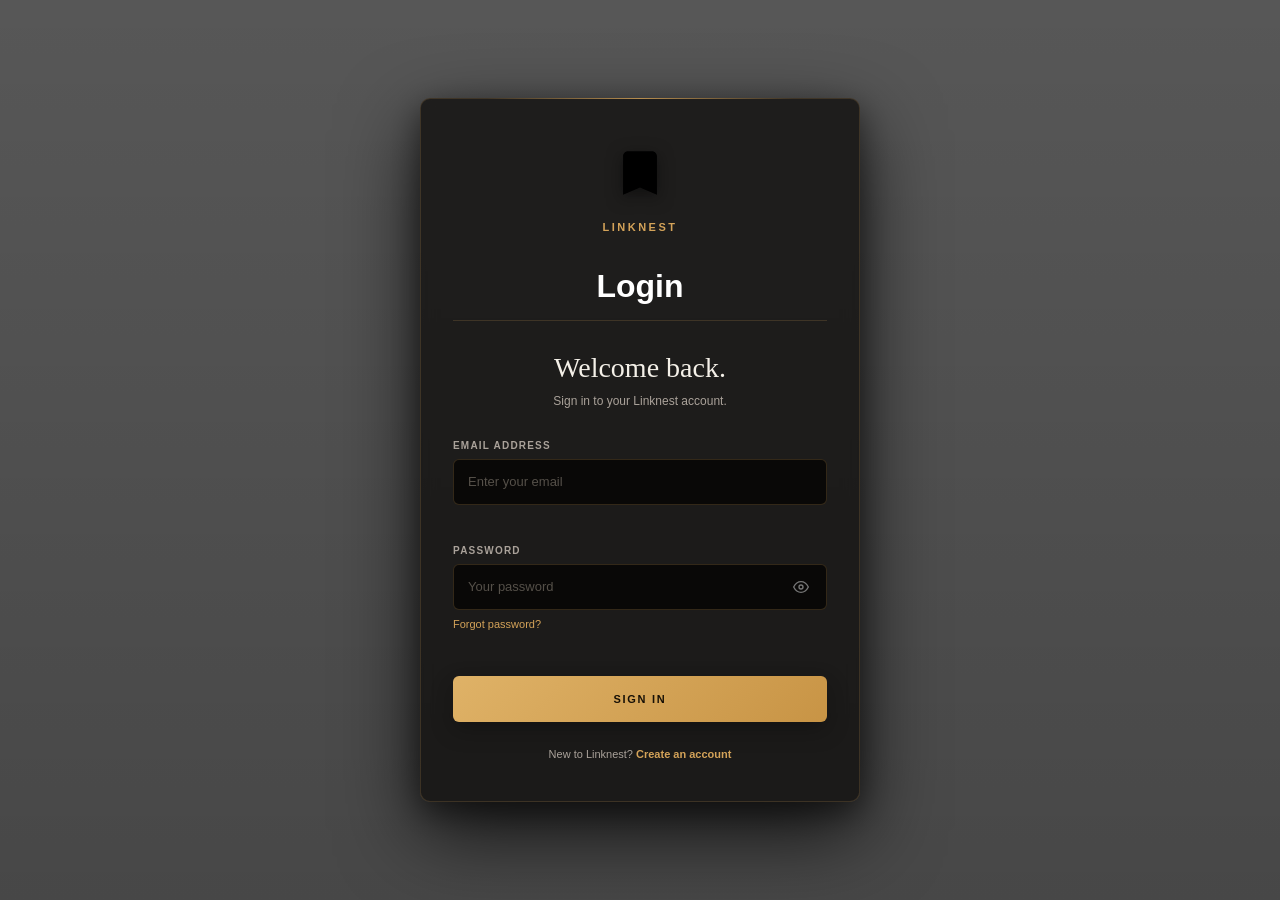
==== BookWeb/dashboard.html @ 47b25d83 "Add files via upload" ====
<!DOCTYPE html>
<html lang="en">
<head>
  <meta charset="UTF-8">
  <meta name="viewport" content="width=device-width, initial-scale=1.0">
  <title>Linknest</title>
  <link rel="stylesheet" href="css/dashboard.css">
</head>
<body>

  <!-- =========================
       TOP HEADER
  ========================== -->
  <header>
    <div class="brand">
      <svg width="14" height="14" viewBox="0 0 24 24" fill="currentColor">
        <path d="M19 2H6c-1.2 0-2 .8-2 2v16c0 1.2.8 2 2 2h13V2zM6 4h11v14H6V4z"/>
      </svg>
      Linknest
    </div>
    <nav>
      <a href="dashboard.html" class="active">Home</a>
      <a href="discover.html">Discover</a>
      <a href="profile.html">Profile</a>
    </nav>
    <div class="user-profile" id="userProfile">
      <div class="avatar">U</div>
      <span>▼</span>
      <div class="dropdown-menu" id="dropdownMenu">
        <a href="#" id="logoutBtn">Logout</a>
      </div>
    </div>
  </header>

  <!-- =========================
       SEARCH BAR – VISIBLE
  ========================== -->
  <div class="search-bar">
    <input
      type="text"
      id="searchInput"
      placeholder="Search books, authors, or genres..."
    >
  </div>

  <!-- No results message -->
  <div id="noResults" style="display: none;">
    <p>📚 No books found</p>
    <p>Try a different keyword.</p>
  </div>

  <!-- =========================
       RECOMMENDED FOR YOU
  ========================== -->
  <section class="shelf-container">

    <div class="section-header">
      <div>
        <div class="category-badge">★ PERSONALIZED</div>
        <h2 class="section-title">Recommended for You</h2>
      </div>

      <a href="#" class="see-all">SEE ALL &gt;</a>
    </div>

    <div class="books-grid">

      <!-- Book 1 -->
      <div class="book-card">
        <div class="cover-wrapper">
          <img src="images/book1.jpg" alt="The Great Gatsby">
          <span class="badge bestseller">Bestseller</span>
        </div>
        <div class="book-title">The Great Gatsby</div>
        <div class="book-author">F. Scott Fitzgerald</div>
        <div class="book-meta">
          <span class="genre-tag">Classic</span>
          <span class="rating">4.5</span>
        </div>
      </div>

      <!-- Book 2 -->
      <div class="book-card">
        <div class="cover-wrapper">
          <img src="images/book2.jpg" alt="Atomic Habits">
          <span class="badge bestseller">Bestseller</span>
        </div>
        <div class="book-title">Atomic Habits</div>
        <div class="book-author">James Clear</div>
        <div class="book-meta">
          <span class="genre-tag">Self Help</span>
          <span class="rating">4.8</span>
        </div>
      </div>

      <!-- Book 7 -->
      <div class="book-card">
        <div class="cover-wrapper">
          <img src="images/book7.jpg" alt="Harry Potter">
          <span class="badge new">New</span>
        </div>
        <div class="book-title">Harry Potter</div>
        <div class="book-author">J.K. Rowling</div>
        <div class="book-meta">
          <span class="genre-tag">Fantasy</span>
          <span class="rating">4.9</span>
        </div>
      </div>

      <!-- Book 11 -->
      <div class="book-card">
        <div class="cover-wrapper">
          <img src="images/book11.jpg" alt="The Midnight Library">
          <span class="badge new">New</span>
        </div>
        <div class="book-title">The Midnight Library</div>
        <div class="book-author">Matt Haig</div>
        <div class="book-meta">
          <span class="genre-tag">Fiction</span>
          <span class="rating">4.5</span>
        </div>
      </div>

    </div>
  </section>


  <!-- =========================
       CLASSIC
  ========================== -->
  <section class="shelf-container">

    <div class="section-header">
      <div>
        <div class="category-badge">📖 GENRE</div>
        <h2 class="section-title">Classic</h2>
      </div>

      <a href="#" class="see-all">SEE ALL &gt;</a>
    </div>

    <div class="books-grid">

      <!-- Existing: Book 1 -->
      <div class="book-card">
        <div class="cover-wrapper">
          <img src="images/book1.jpg" alt="The Great Gatsby">
          <span class="badge bestseller">Bestseller</span>
        </div>
        <div class="book-title">The Great Gatsby</div>
        <div class="book-author">F. Scott Fitzgerald</div>
        <div class="book-meta">
          <span class="genre-tag">Classic</span>
          <span class="rating">4.5</span>
        </div>
      </div>

      <!-- Book 13 -->
      <div class="book-card">
        <div class="cover-wrapper">
          <img src="images/book13.jpg" alt="To Kill a Mockingbird">
        </div>
        <div class="book-title">To Kill a Mockingbird</div>
        <div class="book-author">Harper Lee</div>
        <div class="book-meta">
          <span class="genre-tag">Classic</span>
          <span class="rating">4.8</span>
        </div>
      </div>

      <!-- Book 14 -->
      <div class="book-card">
        <div class="cover-wrapper">
          <img src="images/book14.jpg" alt="Little Women">
        </div>
        <div class="book-title">Little Women</div>
        <div class="book-author">Louisa May Alcott</div>
        <div class="book-meta">
          <span class="genre-tag">Classic</span>
          <span class="rating">4.6</span>
        </div>
      </div>

      <!-- Book 15 -->
      <div class="book-card">
        <div class="cover-wrapper">
          <img src="images/book15.jpg" alt="The Catcher in the Rye">
        </div>
        <div class="book-title">The Catcher in the Rye</div>
        <div class="book-author">J.D. Salinger</div>
        <div class="book-meta">
          <span class="genre-tag">Classic</span>
          <span class="rating">4.3</span>
        </div>
      </div>

      <!-- Book 16 -->
      <div class="book-card">
        <div class="cover-wrapper">
          <img src="images/book16.jpg" alt="Jane Eyre">
        </div>
        <div class="book-title">Jane Eyre</div>
        <div class="book-author">Charlotte Brontë</div>
        <div class="book-meta">
          <span class="genre-tag">Classic</span>
          <span class="rating">4.7</span>
        </div>
      </div>

      <!-- Book 17 -->
      <div class="book-card">
        <div class="cover-wrapper">
          <img src="images/book17.jpg" alt="The Picture of Dorian Gray">
        </div>
        <div class="book-title">The Picture of Dorian Gray</div>
        <div class="book-author">Oscar Wilde</div>
        <div class="book-meta">
          <span class="genre-tag">Classic</span>
          <span class="rating">4.6</span>
        </div>
      </div>

    </div>
  </section>


  <!-- =========================
       SELF HELP
  ========================== -->
  <section class="shelf-container">

    <div class="section-header">
      <div>
        <div class="category-badge">🧠 GENRE</div>
        <h2 class="section-title">Self Help</h2>
      </div>

      <a href="#" class="see-all">SEE ALL &gt;</a>
    </div>

    <div class="books-grid">

      <!-- Existing: Book 2 -->
      <div class="book-card">
        <div class="cover-wrapper">
          <img src="images/book2.jpg" alt="Atomic Habits">
          <span class="badge bestseller">Bestseller</span>
        </div>
        <div class="book-title">Atomic Habits</div>
        <div class="book-author">James Clear</div>
        <div class="book-meta">
          <span class="genre-tag">Self Help</span>
          <span class="rating">4.8</span>
        </div>
      </div>

      <!-- Book 18 -->
      <div class="book-card">
        <div class="cover-wrapper">
          <img src="images/book18.jpg" alt="The 7 Habits of Highly Effective People">
        </div>
        <div class="book-title">The 7 Habits of Highly Effective People</div>
        <div class="book-author">Stephen R. Covey</div>
        <div class="book-meta">
          <span class="genre-tag">Self Help</span>
          <span class="rating">4.7</span>
        </div>
      </div>

      <!-- Book 19 -->
      <div class="book-card">
        <div class="cover-wrapper">
          <img src="images/book19.jpg" alt="How to Win Friends and Influence People">
        </div>
        <div class="book-title">How to Win Friends and Influence People</div>
        <div class="book-author">Dale Carnegie</div>
        <div class="book-meta">
          <span class="genre-tag">Self Help</span>
          <span class="rating">4.7</span>
        </div>
      </div>

      <!-- Book 20 -->
      <div class="book-card">
        <div class="cover-wrapper">
          <img src="images/book20.jpg" alt="The Power of Now">
        </div>
        <div class="book-title">The Power of Now</div>
        <div class="book-author">Eckhart Tolle</div>
        <div class="book-meta">
          <span class="genre-tag">Self Help</span>
          <span class="rating">4.6</span>
        </div>
      </div>

      <!-- Book 21 -->
      <div class="book-card">
        <div class="cover-wrapper">
          <img src="images/book21.jpg" alt="Deep Work">
        </div>
        <div class="book-title">Deep Work</div>
        <div class="book-author">Cal Newport</div>
        <div class="book-meta">
          <span class="genre-tag">Self Help</span>
          <span class="rating">4.6</span>
        </div>
      </div>

      <!-- Book 22 -->
      <div class="book-card">
        <div class="cover-wrapper">
          <img src="images/book22.jpg" alt="The Subtle Art of Not Giving a F*ck">
        </div>
        <div class="book-title">The Subtle Art of Not Giving a F*ck</div>
        <div class="book-author">Mark Manson</div>
        <div class="book-meta">
          <span class="genre-tag">Self Help</span>
          <span class="rating">4.5</span>
        </div>
      </div>

    </div>
  </section>


  <!-- =========================
       DYSTOPIAN
  ========================== -->
  <section class="shelf-container">

    <div class="section-header">
      <div>
        <div class="category-badge">🌑 GENRE</div>
        <h2 class="section-title">Dystopian</h2>
      </div>

      <a href="#" class="see-all">SEE ALL &gt;</a>
    </div>

    <div class="books-grid">

      <!-- Existing: Book 4 -->
      <div class="book-card">
        <div class="cover-wrapper">
          <img src="images/book4.jpg" alt="1984">
          <span class="badge new">New</span>
        </div>
        <div class="book-title">1984</div>
        <div class="book-author">George Orwell</div>
        <div class="book-meta">
          <span class="genre-tag">Dystopian</span>
          <span class="rating">4.7</span>
        </div>
      </div>

    </div>
  </section>


  <!-- =========================
       FINANCE
  ========================== -->
  <section class="shelf-container">

    <div class="section-header">
      <div>
        <div class="category-badge">💰 GENRE</div>
        <h2 class="section-title">Finance</h2>
      </div>

      <a href="#" class="see-all">SEE ALL &gt;</a>
    </div>

    <div class="books-grid">

      <!-- Existing: Book 5 -->
      <div class="book-card">
        <div class="cover-wrapper">
          <img src="images/book5.jpg" alt="The Psychology of Money">
          <span class="badge bestseller">Bestseller</span>
        </div>
        <div class="book-title">The Psychology of Money</div>
        <div class="book-author">Morgan Housel</div>
        <div class="book-meta">
          <span class="genre-tag">Finance</span>
          <span class="rating">4.8</span>
        </div>
      </div>

      <!-- Existing: Book 6 -->
      <div class="book-card">
        <div class="cover-wrapper">
          <img src="images/book6.jpg" alt="Rich Dad Poor Dad">
        </div>
        <div class="book-title">Rich Dad Poor Dad</div>
        <div class="book-author">Robert Kiyosaki</div>
        <div class="book-meta">
          <span class="genre-tag">Finance</span>
          <span class="rating">4.6</span>
        </div>
      </div>

      <!-- Book 23 -->
      <div class="book-card">
        <div class="cover-wrapper">
          <img src="images/book23.jpg" alt="The Intelligent Investor">
        </div>
        <div class="book-title">The Intelligent Investor</div>
        <div class="book-author">Benjamin Graham</div>
        <div class="book-meta">
          <span class="genre-tag">Finance</span>
          <span class="rating">4.5</span>
        </div>
      </div>

      <!-- Book 24 -->
      <div class="book-card">
        <div class="cover-wrapper">
          <img src="images/book24.jpg" alt="I Will Teach You to Be Rich">
        </div>
        <div class="book-title">I Will Teach You to Be Rich</div>
        <div class="book-author">Ramit Sethi</div>
        <div class="book-meta">
          <span class="genre-tag">Finance</span>
          <span class="rating">4.6</span>
        </div>
      </div>

      <!-- Book 25 -->
      <div class="book-card">
        <div class="cover-wrapper">
          <img src="images/book25.jpg" alt="Your Money or Your Life">
        </div>
        <div class="book-title">Your Money or Your Life</div>
        <div class="book-author">Vicki Robin</div>
        <div class="book-meta">
          <span class="genre-tag">Finance</span>
          <span class="rating">4.4</span>
        </div>
      </div>

      <!-- Book 26 -->
      <div class="book-card">
        <div class="cover-wrapper">
          <img src="images/book26.jpg" alt="The Richest Man in Babylon">
        </div>
        <div class="book-title">The Richest Man in Babylon</div>
        <div class="book-author">George S. Clason</div>
        <div class="book-meta">
          <span class="genre-tag">Finance</span>
          <span class="rating">4.6</span>
        </div>
      </div>

      <!-- Book 27 -->
      <div class="book-card">
        <div class="cover-wrapper">
          <img src="images/book27.jpg" alt="One Up On Wall Street">
        </div>
        <div class="book-title">One Up On Wall Street</div>
        <div class="book-author">Peter Lynch</div>
        <div class="book-meta">
          <span class="genre-tag">Finance</span>
          <span class="rating">4.5</span>
        </div>
      </div>

    </div>
  </section>


  <!-- =========================
       FANTASY
  ========================== -->
  <section class="shelf-container">

    <div class="section-header">
      <div>
        <div class="category-badge">🧙 GENRE</div>
        <h2 class="section-title">Fantasy</h2>
      </div>

      <a href="#" class="see-all">SEE ALL &gt;</a>
    </div>

    <div class="books-grid">

      <!-- Existing: Book 7 -->
      <div class="book-card">
        <div class="cover-wrapper">
          <img src="images/book7.jpg" alt="Harry Potter">
          <span class="badge new">New</span>
        </div>
        <div class="book-title">Harry Potter</div>
        <div class="book-author">J.K. Rowling</div>
        <div class="book-meta">
          <span class="genre-tag">Fantasy</span>
          <span class="rating">4.9</span>
        </div>
      </div>

      <!-- Existing: Book 8 -->
      <div class="book-card">
        <div class="cover-wrapper">
          <img src="images/book8.jpg" alt="The Hobbit">
        </div>
        <div class="book-title">The Hobbit</div>
        <div class="book-author">J.R.R. Tolkien</div>
        <div class="book-meta">
          <span class="genre-tag">Fantasy</span>
          <span class="rating">4.8</span>
        </div>
      </div>

      <!-- Book 28 -->
      <div class="book-card">
        <div class="cover-wrapper">
          <img src="images/book28.jpg" alt="The Lord of the Rings">
          <span class="badge bestseller">Bestseller</span>
        </div>
        <div class="book-title">The Lord of the Rings</div>
        <div class="book-author">J.R.R. Tolkien</div>
        <div class="book-meta">
          <span class="genre-tag">Fantasy</span>
          <span class="rating">4.9</span>
        </div>
      </div>

      <!-- Book 29 -->
      <div class="book-card">
        <div class="cover-wrapper">
          <img src="images/book29.jpg" alt="Percy Jackson and the Olympians">
        </div>
        <div class="book-title">Percy Jackson and the Olympians</div>
        <div class="book-author">Rick Riordan</div>
        <div class="book-meta">
          <span class="genre-tag">Fantasy</span>
          <span class="rating">4.7</span>
        </div>
      </div>

      <!-- Book 30 -->
      <div class="book-card">
        <div class="cover-wrapper">
          <img src="images/book30.jpg" alt="A Game of Thrones">
        </div>
        <div class="book-title">A Game of Thrones</div>
        <div class="book-author">George R.R. Martin</div>
        <div class="book-meta">
          <span class="genre-tag">Fantasy</span>
          <span class="rating">4.7</span>
        </div>
      </div>

      <!-- Book 31 -->
      <div class="book-card">
        <div class="cover-wrapper">
          <img src="images/book31.jpg" alt="The Chronicles of Narnia">
        </div>
        <div class="book-title">The Chronicles of Narnia</div>
        <div class="book-author">C.S. Lewis</div>
        <div class="book-meta">
          <span class="genre-tag">Fantasy</span>
          <span class="rating">4.8</span>
        </div>
      </div>

      <!-- Book 32 -->
      <div class="book-card">
        <div class="cover-wrapper">
          <img src="images/book32.jpg" alt="The Name of the Wind">
        </div>
        <div class="book-title">The Name of the Wind</div>
        <div class="book-author">Patrick Rothfuss</div>
        <div class="book-meta">
          <span class="genre-tag">Fantasy</span>
          <span class="rating">4.6</span>
        </div>
      </div>

    </div>
  </section>


  <!-- =========================
       ROMANCE
  ========================== -->
  <section class="shelf-container">

    <div class="section-header">
      <div>
        <div class="category-badge">❤️ GENRE</div>
        <h2 class="section-title">Romance</h2>
      </div>

      <a href="#" class="see-all">SEE ALL &gt;</a>
    </div>

    <div class="books-grid">

      <!-- Existing: Book 9 -->
      <div class="book-card">
        <div class="cover-wrapper">
          <img src="images/book9.jpg" alt="Pride and Prejudice">
        </div>
        <div class="book-title">Pride and Prejudice</div>
        <div class="book-author">Jane Austen</div>
        <div class="book-meta">
          <span class="genre-tag">Romance</span>
          <span class="rating">4.7</span>
        </div>
      </div>

      <!-- Existing: Book 12 -->
      <div class="book-card">
        <div class="cover-wrapper">
          <img src="images/book12.jpg" alt="It Ends With Us">
        </div>
        <div class="book-title">It Ends With Us</div>
        <div class="book-author">Colleen Hoover</div>
        <div class="book-meta">
          <span class="genre-tag">Romance</span>
          <span class="rating">4.4</span>
        </div>
      </div>

      <!-- Book 33 -->
      <div class="book-card">
        <div class="cover-wrapper">
          <img src="images/book33.jpg" alt="The Notebook">
        </div>
        <div class="book-title">The Notebook</div>
        <div class="book-author">Nicholas Sparks</div>
        <div class="book-meta">
          <span class="genre-tag">Romance</span>
          <span class="rating">4.5</span>
        </div>
      </div>

      <!-- Book 34 -->
      <div class="book-card">
        <div class="cover-wrapper">
          <img src="images/book34.jpg" alt="Me Before You">
        </div>
        <div class="book-title">Me Before You</div>
        <div class="book-author">Jojo Moyes</div>
        <div class="book-meta">
          <span class="genre-tag">Romance</span>
          <span class="rating">4.6</span>
        </div>
      </div>

      <!-- Book 35 -->
      <div class="book-card">
        <div class="cover-wrapper">
          <img src="images/book35.jpg" alt="The Fault in Our Stars">
        </div>
        <div class="book-title">The Fault in Our Stars</div>
        <div class="book-author">John Green</div>
        <div class="book-meta">
          <span class="genre-tag">Romance</span>
          <span class="rating">4.5</span>
        </div>
      </div>

      <!-- Book 36 -->
      <div class="book-card">
        <div class="cover-wrapper">
          <img src="images/book36.jpg" alt="The Love Hypothesis">
          <span class="badge new">New</span>
        </div>
        <div class="book-title">The Love Hypothesis</div>
        <div class="book-author">Ali Hazelwood</div>
        <div class="book-meta">
          <span class="genre-tag">Romance</span>
          <span class="rating">4.6</span>
        </div>
      </div>

      <!-- Book 37 -->
      <div class="book-card">
        <div class="cover-wrapper">
          <img src="images/book37.jpg" alt="Eleanor & Park">
        </div>
        <div class="book-title">Eleanor &amp; Park</div>
        <div class="book-author">Rainbow Rowell</div>
        <div class="book-meta">
          <span class="genre-tag">Romance</span>
          <span class="rating">4.4</span>
        </div>
      </div>

    </div>
  </section>


  <!-- =========================
       THRILLER
  ========================== -->
  <section class="shelf-container">

    <div class="section-header">
      <div>
        <div class="category-badge">🔪 GENRE</div>
        <h2 class="section-title">Thriller</h2>
      </div>

      <a href="#" class="see-all">SEE ALL &gt;</a>
    </div>

    <div class="books-grid">

      <!-- Existing: Book 10 -->
      <div class="book-card">
        <div class="cover-wrapper">
          <img src="images/book10.jpg" alt="The Silent Patient">
          <span class="badge bestseller">Bestseller</span>
        </div>
        <div class="book-title">The Silent Patient</div>
        <div class="book-author">Alex Michaelides</div>
        <div class="book-meta">
          <span class="genre-tag">Thriller</span>
          <span class="rating">4.6</span>
        </div>
      </div>

      <!-- Book 38 -->
      <div class="book-card">
        <div class="cover-wrapper">
          <img src="images/book38.jpg" alt="Gone Girl">
          <span class="badge bestseller">Bestseller</span>
        </div>
        <div class="book-title">Gone Girl</div>
        <div class="book-author">Gillian Flynn</div>
        <div class="book-meta">
          <span class="genre-tag">Thriller</span>
          <span class="rating">4.5</span>
        </div>
      </div>

      <!-- Book 39 -->
      <div class="book-card">
        <div class="cover-wrapper">
          <img src="images/book39.jpg" alt="The Girl on the Train">
        </div>
        <div class="book-title">The Girl on the Train</div>
        <div class="book-author">Paula Hawkins</div>
        <div class="book-meta">
          <span class="genre-tag">Thriller</span>
          <span class="rating">4.3</span>
        </div>
      </div>

      <!-- Book 40 -->
      <div class="book-card">
        <div class="cover-wrapper">
          <img src="images/book40.jpg" alt="The Da Vinci Code">
        </div>
        <div class="book-title">The Da Vinci Code</div>
        <div class="book-author">Dan Brown</div>
        <div class="book-meta">
          <span class="genre-tag">Thriller</span>
          <span class="rating">4.5</span>
        </div>
      </div>

      <!-- Book 41 -->
      <div class="book-card">
        <div class="cover-wrapper">
          <img src="images/book41.jpg" alt="The Woman in the Window">
        </div>
        <div class="book-title">The Woman in the Window</div>
        <div class="book-author">A.J. Finn</div>
        <div class="book-meta">
          <span class="genre-tag">Thriller</span>
          <span class="rating">4.2</span>
        </div>
      </div>

    </div>
  </section>


  <!-- =========================
       FICTION
  ========================== -->
  <section class="shelf-container">

    <div class="section-header">
      <div>
        <div class="category-badge">📕 GENRE</div>
        <h2 class="section-title">Fiction</h2>
      </div>

      <a href="#" class="see-all">SEE ALL &gt;</a>
    </div>

    <div class="books-grid">

      <!-- Existing: Book 3 -->
      <div class="book-card">
        <div class="cover-wrapper">
          <img src="images/book3.jpg" alt="The Alchemist">
        </div>
        <div class="book-title">The Alchemist</div>
        <div class="book-author">Paulo Coelho</div>
        <div class="book-meta">
          <span class="genre-tag">Fiction</span>
          <span class="rating">4.6</span>
        </div>
      </div>

      <!-- Existing: Book 11 -->
      <div class="book-card">
        <div class="cover-wrapper">
          <img src="images/book11.jpg" alt="The Midnight Library">
          <span class="badge new">New</span>
        </div>
        <div class="book-title">The Midnight Library</div>
        <div class="book-author">Matt Haig</div>
        <div class="book-meta">
          <span class="genre-tag">Fiction</span>
          <span class="rating">4.5</span>
        </div>
      </div>

      <!-- Book 42 -->
      <div class="book-card">
        <div class="cover-wrapper">
          <img src="images/book42.jpg" alt="Where the Crawdads Sing">
          <span class="badge new">New</span>
        </div>
        <div class="book-title">Where the Crawdads Sing</div>
        <div class="book-author">Delia Owens</div>
        <div class="book-meta">
          <span class="genre-tag">Fiction</span>
          <span class="rating">4.5</span>
        </div>
      </div>

    </div>
  </section>
  <script src="js/script.js"></script>
</body>
</html>
---- BookWeb/css/dashboard.css ----
:root {
  --bg-dark: #0a0908;
  --bg-soft: #100f0d;
  --card-bg: #171512;
  --card-hover: #201e19;

  --text-gold: #d4af37;
  --gold-light: #f0d477;
  --gold-dark: #a98222;

  --text-light: #eee7dc;
  --text-muted: #918a80;
  --text-dark: #5f5a53;

  --accent-badge: #c49a45;
  --tag-green: #2e6b40;

  --border: rgba(212, 175, 55, 0.15);
  --border-light: rgba(255, 255, 255, 0.08);

  --shadow: 0 12px 35px rgba(0, 0, 0, 0.35);
  --gold-glow: 0 0 20px rgba(212, 175, 55, 0.12);
}

* {
  box-sizing: border-box;
  margin: 0;
  padding: 0;
  font-family: -apple-system, BlinkMacSystemFont, "Segoe UI", Roboto, Arial, sans-serif;
}

html {
  scroll-behavior: smooth;
}

body {
  min-height: 100vh;
  background:
    radial-gradient(circle at 15% 10%, rgba(212, 175, 55, 0.055), transparent 30%),
    radial-gradient(circle at 85% 20%, rgba(196, 154, 69, 0.035), transparent 25%),
    var(--bg-dark);
  color: var(--text-light);
  padding: 24px 40px;
  line-height: 1.5;
}

/* ================================
   HEADER NAVIGATION
================================ */

header {
  display: flex;
  justify-content: space-between;
  align-items: center;
  gap: 30px;
  margin-bottom: 30px;
  padding: 12px 0 18px;
  border-bottom: 1px solid var(--border);
}

.brand {
  display: flex;
  align-items: center;
  gap: 9px;
  font-family: Georgia, serif;
  font-size: 15px;
  font-weight: 700;
  letter-spacing: 2px;
  text-transform: uppercase;
  color: var(--gold-light);
  white-space: nowrap;
  text-shadow: 0 0 15px rgba(212, 175, 55, 0.15);
}

.brand::before {
  content: "✦";
  color: var(--text-gold);
  font-size: 13px;
}

nav {
  display: flex;
  align-items: center;
  gap: 28px;
}

nav a {
  position: relative;
  color: var(--text-muted);
  text-decoration: none;
  font-size: 13px;
  font-weight: 500;
  transition: color 0.25s ease;
}

nav a::after {
  content: "";
  position: absolute;
  left: 0;
  bottom: -8px;
  width: 0;
  height: 2px;
  background: var(--text-gold);
  box-shadow: 0 0 8px rgba(212, 175, 55, 0.5);
  transition: width 0.25s ease;
}

nav a:hover,
nav a.active {
  color: var(--gold-light);
}

nav a:hover::after,
nav a.active::after {
  width: 100%;
}

/* ================================
   USER PROFILE
================================ */

.user-profile {
  display: flex;
  align-items: center;
  gap: 9px;
  padding: 6px 12px 6px 7px;
  background: rgba(255, 255, 255, 0.035);
  border: 1px solid var(--border-light);
  border-radius: 30px;
  font-size: 12px;
  color: var(--text-light);
  transition: all 0.25s ease;
}

.user-profile:hover {
  background: rgba(212, 175, 55, 0.06);
  border-color: var(--border);
  box-shadow: var(--gold-glow);
}

.avatar {
  width: 28px;
  height: 28px;
  background: linear-gradient(135deg, var(--gold-light), var(--accent-badge));
  border-radius: 50%;
  display: flex;
  align-items: center;
  justify-content: center;
  font-weight: 800;
  color: #15120c;
  font-size: 10px;
  box-shadow: 0 0 12px rgba(212, 175, 55, 0.15);
}

/* ================================
   SEARCH BAR
================================ */

.search-bar {
  margin: 10px 0 36px;
}

.search-bar input {
  width: min(420px, 100%);
  padding: 13px 18px 13px 42px;
  background:
    rgba(255, 255, 255, 0.035);
  border: 1px solid var(--border-light);
  border-radius: 25px;
  color: var(--text-light);
  font-size: 13px;
  outline: none;
  transition: all 0.3s ease;

  background-image: url("data:image/svg+xml,%3Csvg xmlns='http://www.w3.org/2000/svg' width='17' height='17' fill='none' stroke='%238c857b' stroke-width='2' viewBox='0 0 24 24'%3E%3Ccircle cx='11' cy='11' r='7'/%3E%3Cpath d='m20 20-4-4'/%3E%3C/svg%3E");
  background-repeat: no-repeat;
  background-position: 16px center;
}

.search-bar input::placeholder {
  color: var(--text-dark);
}

.search-bar input:focus {
  border-color: rgba(212, 175, 55, 0.45);
  background-color: rgba(212, 175, 55, 0.035);
  box-shadow:
    0 0 0 3px rgba(212, 175, 55, 0.05),
    0 0 20px rgba(212, 175, 55, 0.06);
}

/* ================================
   HERO SECTION
================================ */

.hero-section {
  position: relative;
  margin-bottom: 48px;
  padding: 42px 44px;
  overflow: hidden;
  border: 1px solid var(--border);
  border-radius: 14px;
  background:
    linear-gradient(
      135deg,
      rgba(212, 175, 55, 0.065),
      rgba(255, 255, 255, 0.015) 45%,
      rgba(0, 0, 0, 0.15)
    );
  box-shadow: var(--shadow);
}

.hero-section::before {
  content: "";
  position: absolute;
  width: 220px;
  height: 220px;
  top: -100px;
  right: -70px;
  border-radius: 50%;
  border: 1px solid rgba(212, 175, 55, 0.12);
  box-shadow:
    0 0 0 25px rgba(212, 175, 55, 0.02),
    0 0 0 50px rgba(212, 175, 55, 0.015);
}

.hero-section::after {
  content: "BOOKS • STORIES • KNOWLEDGE";
  position: absolute;
  right: 35px;
  bottom: 20px;
  color: rgba(212, 175, 55, 0.08);
  font-size: 9px;
  letter-spacing: 3px;
}

.hero-section .subtitle {
  position: relative;
  z-index: 1;
  font-size: 10px;
  font-weight: 600;
  text-transform: uppercase;
  letter-spacing: 2px;
  color: var(--accent-badge);
}

.hero-section h1 {
  position: relative;
  z-index: 1;
  font-family: Georgia, serif;
  font-size: clamp(30px, 4vw, 46px);
  font-weight: normal;
  line-height: 1.15;
  margin: 10px 0 12px;
  color: var(--gold-light);
  letter-spacing: -0.5px;
}

.hero-section p {
  position: relative;
  z-index: 1;
  max-width: 600px;
  font-size: 13px;
  color: var(--text-muted);
}

/* ================================
   SECTION HEADERS
================================ */

.section-header {
  display: flex;
  justify-content: space-between;
  align-items: flex-end;
  margin-bottom: 18px;
}

.category-badge {
  display: inline-block;
  font-size: 9px;
  font-weight: 600;
  text-transform: uppercase;
  letter-spacing: 2px;
  color: var(--accent-badge);
  margin-bottom: 5px;
}

.section-title {
  font-family: Georgia, serif;
  font-size: 22px;
  font-weight: normal;
  color: var(--text-light);
}

.see-all {
  position: relative;
  font-size: 10px;
  font-weight: 600;
  text-transform: uppercase;
  letter-spacing: 1.5px;
  color: var(--text-muted);
  text-decoration: none;
  transition: color 0.25s ease;
}

.see-all:hover {
  color: var(--text-gold);
}

/* ================================
   BOOK SHELF
================================ */

.shelf-container {
  margin-bottom: 52px;
}

.books-grid {
  display: flex;
  gap: 20px;
  overflow-x: auto;
  padding: 4px 4px 18px;
  scrollbar-width: thin;
  scrollbar-color: var(--gold-dark) transparent;
}

.books-grid::-webkit-scrollbar {
  height: 5px;
}

.books-grid::-webkit-scrollbar-track {
  background: rgba(255, 255, 255, 0.025);
  border-radius: 10px;
}

.books-grid::-webkit-scrollbar-thumb {
  background: rgba(212, 175, 55, 0.4);
  border-radius: 10px;
}

.books-grid::-webkit-scrollbar-thumb:hover {
  background: var(--text-gold);
}

/* ================================
   BOOK CARD
================================ */

.book-card {
  min-width: 145px;
  width: 145px;
  flex-shrink: 0;
  cursor: pointer;
  transition: transform 0.3s ease;
}

.book-card:hover {
  transform: translateY(-7px);
}

.cover-wrapper {
  width: 100%;
  height: 210px;
  border-radius: 7px;
  overflow: hidden;
  position: relative;
  background: var(--card-bg);
  margin-bottom: 10px;
  border: 1px solid rgba(255, 255, 255, 0.05);
  box-shadow:
    0 8px 20px rgba(0, 0, 0, 0.3),
    0 0 0 rgba(212, 175, 55, 0);
  transition:
    transform 0.3s ease,
    box-shadow 0.3s ease,
    border-color 0.3s ease;
}

.book-card:hover .cover-wrapper {
  border-color: rgba(212, 175, 55, 0.3);
  box-shadow:
    0 15px 30px rgba(0, 0, 0, 0.5),
    0 0 20px rgba(212, 175, 55, 0.08);
}

.cover-wrapper::after {
  content: "";
  position: absolute;
  inset: 0;
  background: linear-gradient(
    120deg,
    rgba(255, 255, 255, 0.08),
    transparent 35%,
    transparent 70%,
    rgba(0, 0, 0, 0.18)
  );
  pointer-events: none;
}

.cover-wrapper img {
  width: 100%;
  height: 100%;
  object-fit: cover;
  display: block;
  transition: transform 0.45s ease;
}

.book-card:hover .cover-wrapper img {
  transform: scale(1.045);
}

/* ================================
   BADGES
================================ */

.badge {
  position: absolute;
  z-index: 2;
  top: 8px;
  left: 8px;
  font-size: 8px;
  font-weight: 800;
  padding: 4px 7px;
  border-radius: 4px;
  text-transform: uppercase;
  letter-spacing: 0.5px;
  box-shadow: 0 4px 10px rgba(0, 0, 0, 0.25);
}

.badge.bestseller {
  background: linear-gradient(135deg, var(--gold-light), var(--accent-badge));
  color: #17120a;
}

.badge.new {
  background: linear-gradient(135deg, #3b8251, var(--tag-green));
  color: #fff;
}

/* ================================
   BOOK TYPOGRAPHY
================================ */

.book-title {
  font-family: Georgia, serif;
  font-size: 13px;
  font-weight: 600;
  color: var(--text-light);
  white-space: nowrap;
  overflow: hidden;
  text-overflow: ellipsis;
  margin-bottom: 3px;
  transition: color 0.2s ease;
}

.book-card:hover .book-title {
  color: var(--gold-light);
}

.book-author {
  font-size: 10px;
  color: var(--text-muted);
  margin-bottom: 8px;
  white-space: nowrap;
  overflow: hidden;
  text-overflow: ellipsis;
}

.book-meta {
  display: flex;
  align-items: center;
  gap: 8px;
  font-size: 9px;
}

.genre-tag {
  background: rgba(255, 255, 255, 0.055);
  border: 1px solid rgba(255, 255, 255, 0.06);
  padding: 3px 7px;
  border-radius: 4px;
  color: var(--text-muted);
  text-transform: uppercase;
  font-size: 8px;
  letter-spacing: 0.5px;
}

.rating {
  display: flex;
  align-items: center;
  gap: 3px;
  color: var(--text-gold);
  font-weight: 600;
}

.rating::before {
  content: "★";
  font-size: 9px;
}

/* ================================
   RESPONSIVE DESIGN
================================ */

@media (max-width: 900px) {
  body {
    padding: 20px 24px;
  }

  header {
    flex-wrap: wrap;
  }

  nav {
    order: 3;
    width: 100%;
    justify-content: center;
    padding-top: 8px;
  }

  .hero-section {
    padding: 32px;
  }
}

@media (max-width: 600px) {
  body {
    padding: 16px;
  }

  header {
    gap: 15px;
    margin-bottom: 24px;
  }

  .brand {
    font-size: 12px;
  }

  nav {
    gap: 18px;
    overflow-x: auto;
    justify-content: flex-start;
  }

  nav a {
    font-size: 11px;
    white-space: nowrap;
  }

  .user-profile {
    padding-right: 8px;
  }

  .search-bar {
    margin-bottom: 28px;
  }

  .search-bar input {
    width: 100%;
  }

  .hero-section {
    padding: 28px 22px;
    margin-bottom: 36px;
  }

  .hero-section h1 {
    font-size: 30px;
  }

  .hero-section::after {
    display: none;
  }

  .section-title {
    font-size: 19px;
  }

  .book-card {
    min-width: 125px;
    width: 125px;
  }

  .cover-wrapper {
    height: 180px;
  }

  .books-grid {
    gap: 14px;
  }
}

/* ================================
   ACCESSIBILITY
================================ */

button,
a,
.book-card {
  -webkit-tap-highlight-color: transparent;
}

a:focus-visible,
input:focus-visible,
button:focus-visible {
  outline: 2px solid var(--text-gold);
  outline-offset: 3px;
}

/* ================================
   SELECTION
================================ */

::selection {
  background: rgba(212, 175, 55, 0.25);
  color: var(--gold-light);
}

/* Dropdown */
.user-profile {
  position: relative;
  cursor: pointer;
}
.dropdown-menu {
  display: none;
  position: absolute;
  top: 100%;
  right: 0;
  background: var(--card-bg);
  border: 1px solid var(--border);
  border-radius: 6px;
  min-width: 120px;
  padding: 6px 0;
  box-shadow: var(--shadow);
  z-index: 10;
}
.dropdown-menu.show {
  display: block;
}
.dropdown-menu a {
  display: block;
  padding: 8px 16px;
  color: var(--text-light);
  text-decoration: none;
  font-size: 12px;
  transition: background 0.2s;
}
.dropdown-menu a:hover {
  background: rgba(212, 175, 55, 0.1);
  color: var(--gold-light);
}

/* No results */
#noResults {
  text-align: center;
  padding: 40px 0;
  color: var(--text-muted);
  display: none;
}
#noResults p:first-child {
  font-family: Georgia, serif;
  font-size: 18px;
  margin-bottom: 8px;
  color: var(--text-muted);
}
#noResults p:last-child {
  font-size: 13px;
}
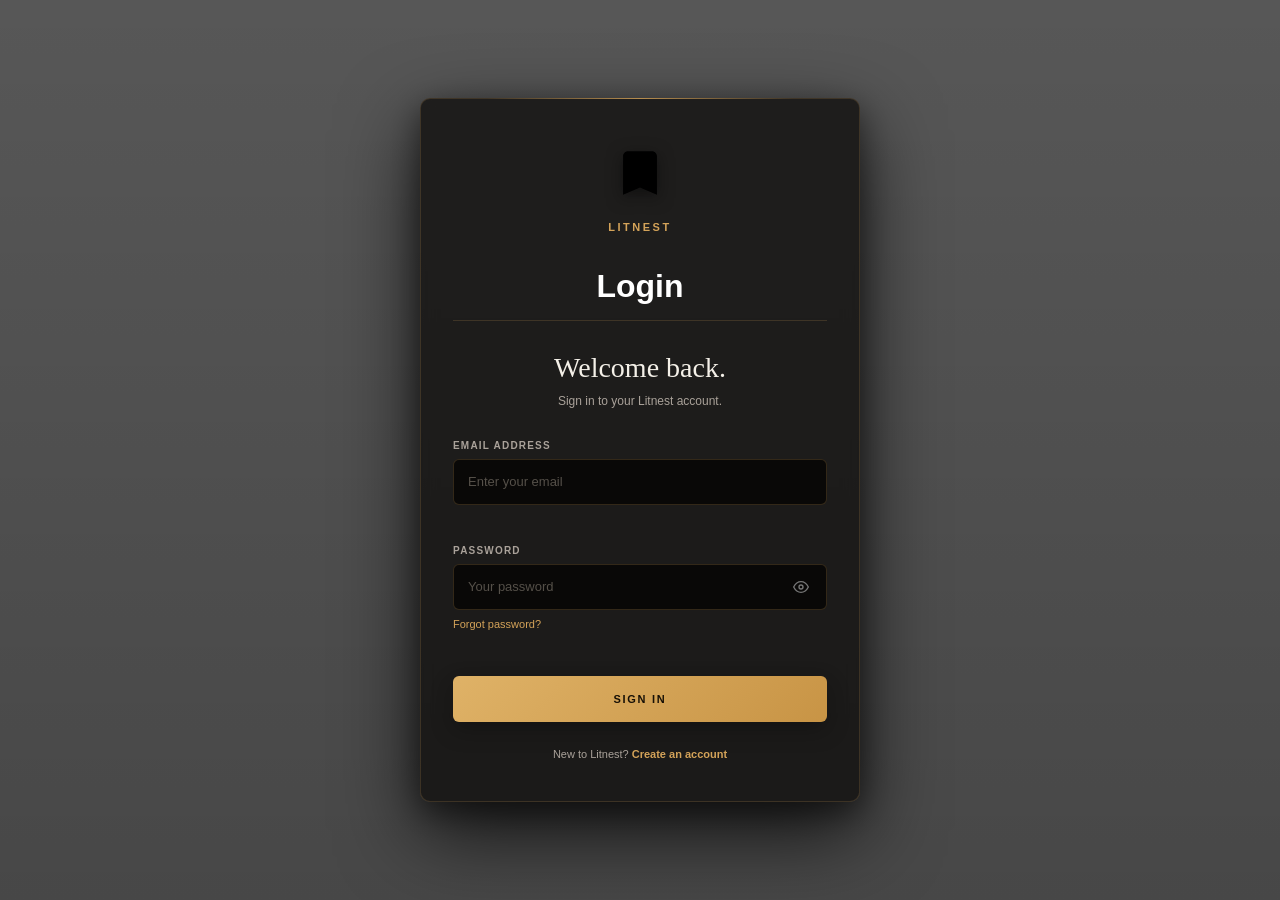
==== commit 63e7b88e: "Add files via upload" ====
--- a/BookWeb/dashboard.html
+++ b/BookWeb/dashboard.html
@@ -1,11 +1,13 @@
 <!DOCTYPE html>
 <html lang="en">
+
 <head>
   <meta charset="UTF-8">
   <meta name="viewport" content="width=device-width, initial-scale=1.0">
-  <title>Linknest</title>
+  <title>Litnest</title>
   <link rel="stylesheet" href="css/dashboard.css">
 </head>
+
 <body>
 
   <!-- =========================
@@ -14,13 +16,12 @@
   <header>
     <div class="brand">
       <svg width="14" height="14" viewBox="0 0 24 24" fill="currentColor">
-        <path d="M19 2H6c-1.2 0-2 .8-2 2v16c0 1.2.8 2 2 2h13V2zM6 4h11v14H6V4z"/>
+        <path d="M19 2H6c-1.2 0-2 .8-2 2v16c0 1.2.8 2 2 2h13V2zM6 4h11v14H6V4z" />
       </svg>
-      Linknest
+      Litnest
     </div>
     <nav>
       <a href="dashboard.html" class="active">Home</a>
-      <a href="discover.html">Discover</a>
       <a href="profile.html">Profile</a>
     </nav>
     <div class="user-profile" id="userProfile">
@@ -36,16 +37,12 @@
        SEARCH BAR – VISIBLE
   ========================== -->
   <div class="search-bar">
-    <input
-      type="text"
-      id="searchInput"
-      placeholder="Search books, authors, or genres..."
-    >
+    <input type="text" id="searchInput" placeholder="Search books, authors, or genres...">
   </div>
 
   <!-- No results message -->
   <div id="noResults" style="display: none;">
-    <p>📚 No books found</p>
+    <p>No books found</p>
     <p>Try a different keyword.</p>
   </div>
 
@@ -837,9 +834,21 @@
           <span class="rating">4.5</span>
         </div>
       </div>
-
-    </div>
   </section>
-  <script src="js/script.js"></script>
+  <!-- =========================
+       FOOTER – CENTERED
+  ========================== -->
+  <footer class="site-footer"
+    style="text-align: center; padding: 30px 0 20px; border-top: 1px solid rgba(212, 175, 55, 0.15); margin-top: 40px; color: var(--text-muted); font-size: 12px; letter-spacing: 1px;">
+    <div>
+      <span
+        style="font-family: Georgia, serif; font-size: 14px; color: var(--gold-light); display: block; margin-bottom: 4px;">Litnest</span>
+      <p style="margin: 0;">&copy; 2026 Litnest. All rights reserved.</p>
+    </div>
+  </footer>
+
+  <script src="js/db.js"></script>
+  <script src="js/dashboard.js"></script>
 </body>
+
 </html>
